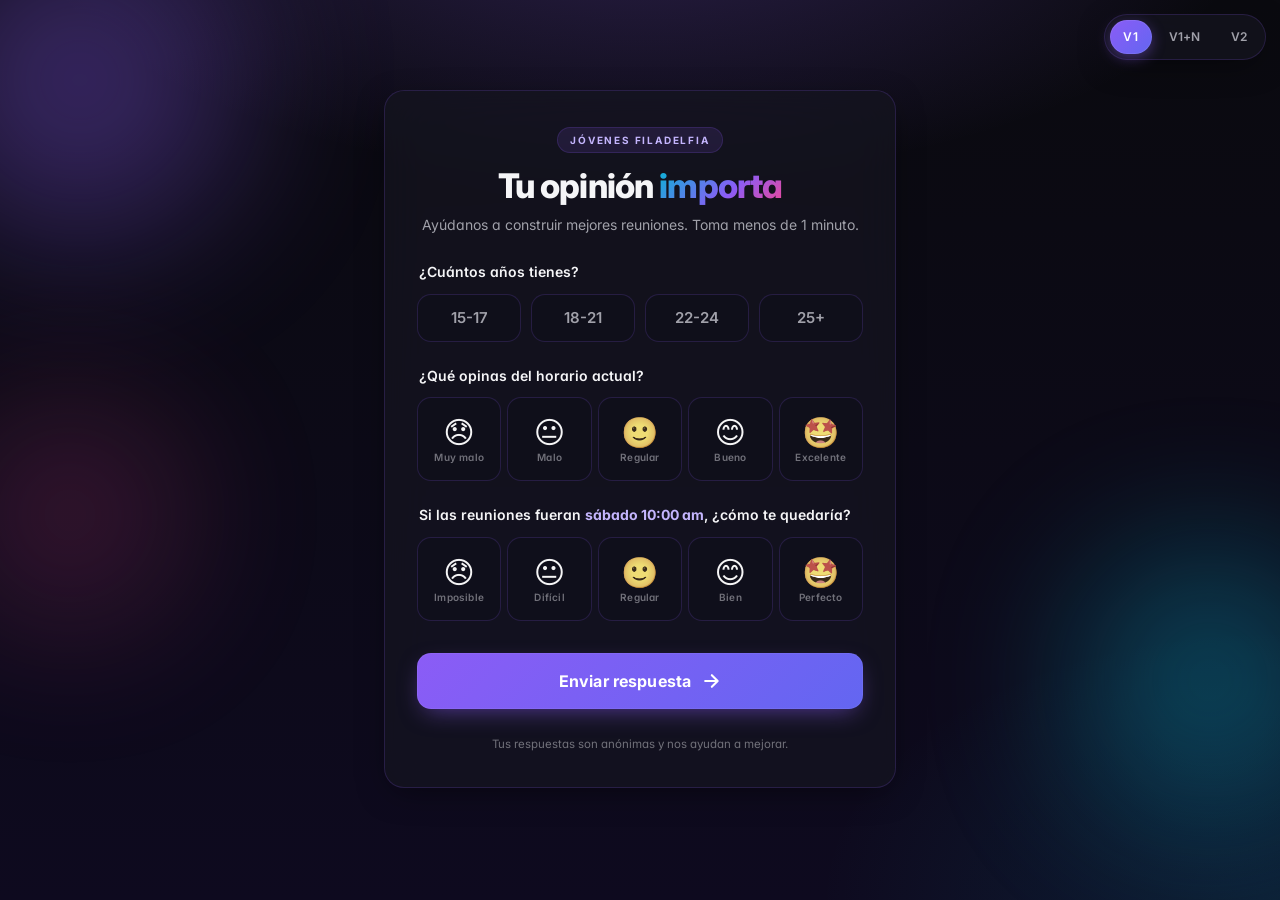
==== index.html @ 0e3cb585 "first commit" ====
<!DOCTYPE html>
<html lang="es">
<head>
  <meta charset="UTF-8" />
  <meta name="viewport" content="width=device-width, initial-scale=1.0, viewport-fit=cover" />
  <meta name="theme-color" content="#0a0a0f" />
  <meta name="description" content="Encuesta Jóvenes Filadelfia — Tu opinión cuenta" />
  <title>Encuesta · Jóvenes Filadelfia</title>
  <link rel="preconnect" href="https://fonts.googleapis.com" />
  <link rel="preconnect" href="https://fonts.gstatic.com" crossorigin />
  <link href="https://fonts.googleapis.com/css2?family=Inter:wght@400;500;600;700;800&display=swap" rel="stylesheet" />
  <link rel="stylesheet" href="styles.css" />
</head>
<body data-version="v1">

  <!-- Selector de versión (flotante, esquina superior derecha) -->
  <nav class="version-switcher" aria-label="Selector de versión del formulario">
    <button type="button" class="version-pill is-active" data-set-version="v1" aria-label="Versión 1: base sin nombre">V1</button>
    <button type="button" class="version-pill" data-set-version="v1-nombre" aria-label="Versión 1 con campo de nombre">V1+N</button>
    <button type="button" class="version-pill" data-set-version="v2" aria-label="Versión 2: completa con preguntas adicionales">V2</button>
  </nav>

  <!-- Fondo decorativo (orbes con blur) -->
  <div class="bg-orbs" aria-hidden="true">
    <span class="orb orb-1"></span>
    <span class="orb orb-2"></span>
    <span class="orb orb-3"></span>
  </div>

  <main class="app">

    <!-- ====== FORMULARIO ====== -->
    <section id="formContainer" class="card">
      <header class="hero">
        <span class="badge">JÓVENES FILADELFIA</span>
        <h1 class="title">Tu opinión <span class="grad">importa</span></h1>
        <p class="subtitle">Ayúdanos a construir mejores reuniones. Toma menos de 1 minuto.</p>
      </header>

      <form id="encuestaForm" class="form">

        <!-- Nombre (solo V1+N y V2, opcional) -->
        <div class="field" data-show="nombre">
          <label class="label" for="nombre">Tu nombre <span class="opt">(opcional)</span></label>
          <input
            class="input"
            type="text"
            id="nombre"
            name="nombre"
            placeholder="Como te conocen en el grupo"
            autocomplete="given-name"
            maxlength="50"
          />
        </div>

        <!-- Edad (4 rangos) -->
        <fieldset class="field">
          <legend class="label">¿Cuántos años tienes?</legend>
          <div class="chips chips-age" role="radiogroup" aria-label="Edad">
            <label class="chip" aria-label="15 a 17 años">
              <input type="radio" name="edad" value="15-17" required />
              <span>15-17</span>
            </label>
            <label class="chip" aria-label="18 a 21 años">
              <input type="radio" name="edad" value="18-21" required />
              <span>18-21</span>
            </label>
            <label class="chip" aria-label="22 a 24 años">
              <input type="radio" name="edad" value="22-24" required />
              <span>22-24</span>
            </label>
            <label class="chip" aria-label="25 años o más">
              <input type="radio" name="edad" value="25+" required />
              <span>25+</span>
            </label>
          </div>
        </fieldset>

        <!-- Horario actual (escala 1-5 con emojis) -->
        <fieldset class="field">
          <legend class="label">¿Qué opinas del horario actual?</legend>
          <div class="rating" role="radiogroup" aria-label="Calificación del horario actual">
            <label class="rating-item">
              <input type="radio" name="opinionHorario" value="1" data-required="true" />
              <span class="emoji">😞</span>
              <span class="rating-label">Muy malo</span>
            </label>
            <label class="rating-item">
              <input type="radio" name="opinionHorario" value="2" data-required="true" />
              <span class="emoji">😐</span>
              <span class="rating-label">Malo</span>
            </label>
            <label class="rating-item">
              <input type="radio" name="opinionHorario" value="3" data-required="true" />
              <span class="emoji">🙂</span>
              <span class="rating-label">Regular</span>
            </label>
            <label class="rating-item">
              <input type="radio" name="opinionHorario" value="4" data-required="true" />
              <span class="emoji">😊</span>
              <span class="rating-label">Bueno</span>
            </label>
            <label class="rating-item">
              <input type="radio" name="opinionHorario" value="5" data-required="true" />
              <span class="emoji">🤩</span>
              <span class="rating-label">Excelente</span>
            </label>
          </div>
        </fieldset>

        <!-- Condicional: razón si rating <= 3 -->
        <div id="razonHorario" class="conditional" aria-hidden="true">
          <div class="conditional-inner">
            <p class="label sub-label">¿Qué dificulta el horario actual? <span class="opt">(elige una o más)</span></p>
            <div class="checks">
              <label class="check">
                <input type="checkbox" name="razonHorario" value="Cruce con escuela/trabajo" />
                <span class="check-box" aria-hidden="true"></span>
                <span>Cruce con escuela/trabajo</span>
              </label>
              <label class="check">
                <input type="checkbox" name="razonHorario" value="Transporte" />
                <span class="check-box" aria-hidden="true"></span>
                <span>Transporte</span>
              </label>
              <label class="check">
                <input type="checkbox" name="razonHorario" value="Tareas/Deberes" />
                <span class="check-box" aria-hidden="true"></span>
                <span>Tareas / Deberes</span>
              </label>
              <label class="check">
                <input type="checkbox" name="razonHorario" value="Otro" />
                <span class="check-box" aria-hidden="true"></span>
                <span>Otro</span>
              </label>
            </div>
            <input
              class="input input-sm"
              type="text"
              id="razonHorarioDetalle"
              name="razonHorarioDetalle"
              placeholder="Cuéntanos más (opcional)"
              maxlength="120"
            />
          </div>
        </div>

        <!-- Horario matutino Sábado 10:00 am (escala 1-5) -->
        <fieldset class="field">
          <legend class="label">Si las reuniones fueran <strong>sábado 10:00 am</strong>, ¿cómo te quedaría?</legend>
          <div class="rating" role="radiogroup" aria-label="Calificación del horario sábado 10am">
            <label class="rating-item">
              <input type="radio" name="horarioSabado" value="1" data-required="true" />
              <span class="emoji">😞</span>
              <span class="rating-label">Imposible</span>
            </label>
            <label class="rating-item">
              <input type="radio" name="horarioSabado" value="2" data-required="true" />
              <span class="emoji">😐</span>
              <span class="rating-label">Difícil</span>
            </label>
            <label class="rating-item">
              <input type="radio" name="horarioSabado" value="3" data-required="true" />
              <span class="emoji">🙂</span>
              <span class="rating-label">Regular</span>
            </label>
            <label class="rating-item">
              <input type="radio" name="horarioSabado" value="4" data-required="true" />
              <span class="emoji">😊</span>
              <span class="rating-label">Bien</span>
            </label>
            <label class="rating-item">
              <input type="radio" name="horarioSabado" value="5" data-required="true" />
              <span class="emoji">🤩</span>
              <span class="rating-label">Perfecto</span>
            </label>
          </div>
        </fieldset>

        <!-- Condicional: razón si sábado 10am es bajo (≤3) -->
        <div id="razonSabado" class="conditional" aria-hidden="true">
          <div class="conditional-inner">
            <p class="label sub-label">¿Qué dificultaría asistir el sábado a las 10 am? <span class="opt">(elige una o más)</span></p>
            <div class="checks">
              <label class="check">
                <input type="checkbox" name="razonSabado" value="Trabajo" />
                <span class="check-box" aria-hidden="true"></span>
                <span>Trabajo</span>
              </label>
              <label class="check">
                <input type="checkbox" name="razonSabado" value="Estudios" />
                <span class="check-box" aria-hidden="true"></span>
                <span>Estudios</span>
              </label>
              <label class="check">
                <input type="checkbox" name="razonSabado" value="Transporte/Distancia" />
                <span class="check-box" aria-hidden="true"></span>
                <span>Transporte / Distancia</span>
              </label>
              <label class="check">
                <input type="checkbox" name="razonSabado" value="Compromisos familiares" />
                <span class="check-box" aria-hidden="true"></span>
                <span>Compromisos familiares</span>
              </label>
              <label class="check">
                <input type="checkbox" name="razonSabado" value="Otro" />
                <span class="check-box" aria-hidden="true"></span>
                <span>Otro</span>
              </label>
            </div>
            <input
              class="input input-sm"
              type="text"
              id="razonSabadoDetalle"
              name="razonSabadoDetalle"
              placeholder="Cuéntanos más (opcional)"
              maxlength="120"
            />
          </div>
        </div>

        <!-- ====== SOLO V2 ====== -->

        <fieldset class="field" data-show="v2">
          <legend class="label">¿Con qué frecuencia asistes actualmente?</legend>
          <div class="radio-cards" role="radiogroup" aria-label="Frecuencia de asistencia">
            <label class="radio-card">
              <input type="radio" name="frecuenciaAsistencia" value="Siempre" data-required-v2="true" />
              <span class="rc-icon">✨</span>
              <span class="rc-text"><strong>Siempre</strong><small>Casi nunca falto</small></span>
            </label>
            <label class="radio-card">
              <input type="radio" name="frecuenciaAsistencia" value="A veces" data-required-v2="true" />
              <span class="rc-icon">🌀</span>
              <span class="rc-text"><strong>A veces</strong><small>Depende</small></span>
            </label>
            <label class="radio-card">
              <input type="radio" name="frecuenciaAsistencia" value="Raras veces" data-required-v2="true" />
              <span class="rc-icon">🌙</span>
              <span class="rc-text"><strong>Raras veces</strong><small>Casi no voy</small></span>
            </label>
          </div>
        </fieldset>

        <fieldset class="field" data-show="v2">
          <legend class="label">¿Es difícil para ti trasladarte a las reuniones?</legend>
          <div class="radio-cards" role="radiogroup" aria-label="Dificultad de traslado">
            <label class="radio-card">
              <input type="radio" name="dificultadTraslado" value="No, sin problema" data-required-v2="true" />
              <span class="rc-icon">🚀</span>
              <span class="rc-text"><strong>Sin problema</strong><small>Llego fácil</small></span>
            </label>
            <label class="radio-card">
              <input type="radio" name="dificultadTraslado" value="Un poco complicado" data-required-v2="true" />
              <span class="rc-icon">🛵</span>
              <span class="rc-text"><strong>Un poco</strong><small>Complicado a veces</small></span>
            </label>
            <label class="radio-card">
              <input type="radio" name="dificultadTraslado" value="Muy difícil" data-required-v2="true" />
              <span class="rc-icon">🧭</span>
              <span class="rc-text"><strong>Muy difícil</strong><small>Casi no puedo</small></span>
            </label>
          </div>
        </fieldset>

        <fieldset class="field" data-show="v2">
          <legend class="label">¿Qué haría más atractivas las reuniones? <span class="opt">(elige las que quieras)</span></legend>
          <div class="checks checks-grid">
            <label class="check check-pill">
              <input type="checkbox" name="atractivoReuniones" value="Más dinámicas" />
              <span class="check-box" aria-hidden="true"></span>
              <span>🎮 Más dinámicas</span>
            </label>
            <label class="check check-pill">
              <input type="checkbox" name="atractivoReuniones" value="Temas prácticos" />
              <span class="check-box" aria-hidden="true"></span>
              <span>💡 Temas prácticos</span>
            </label>
            <label class="check check-pill">
              <input type="checkbox" name="atractivoReuniones" value="Comida/Convivencia" />
              <span class="check-box" aria-hidden="true"></span>
              <span>🍕 Comida / Convivencia</span>
            </label>
            <label class="check check-pill">
              <input type="checkbox" name="atractivoReuniones" value="Música" />
              <span class="check-box" aria-hidden="true"></span>
              <span>🎶 Música</span>
            </label>
            <label class="check check-pill check-full">
              <input type="checkbox" id="atractivoOtroCheck" name="atractivoReuniones" value="Otro" />
              <span class="check-box" aria-hidden="true"></span>
              <span>✨ Otro</span>
            </label>
          </div>
          <input
            class="input input-sm"
            type="text"
            id="atractivoOtroDetalle"
            name="atractivoOtroDetalle"
            placeholder="¿Qué más te gustaría? (opcional)"
            maxlength="120"
          />
        </fieldset>

        <!-- Submit -->
        <button type="submit" class="btn-submit">
          <span>Enviar respuesta</span>
          <svg viewBox="0 0 24 24" width="20" height="20" fill="none" stroke="currentColor" stroke-width="2.5" stroke-linecap="round" stroke-linejoin="round" aria-hidden="true">
            <path d="M5 12h14M13 5l7 7-7 7"/>
          </svg>
        </button>

        <p class="legal">Tus respuestas son anónimas y nos ayudan a mejorar.</p>
      </form>
    </section>

    <!-- ====== PANTALLA DE GRACIAS ====== -->
    <section id="thankYou" class="card thank-you" hidden>
      <div class="check-circle" aria-hidden="true">
        <svg viewBox="0 0 52 52">
          <circle class="check-circle-bg" cx="26" cy="26" r="24" />
          <path class="check-circle-tick" d="M14 27 L22 35 L38 18" />
        </svg>
      </div>
      <h2 class="title">¡Gracias!</h2>
      <p class="subtitle">Tu opinión ya fue registrada.</p>
      <p class="muted">Cada respuesta nos ayuda a hacer del grupo un mejor lugar para todos.</p>
    </section>

  </main>

  <script src="script.js"></script>
</body>
</html>
---- styles.css ----
/* ============================================================
   Encuesta Jóvenes Filadelfia
   Diseño Mobile-First · Dark mode juvenil
   ============================================================ */

:root {
  --bg-0: #0a0a0f;
  --bg-1: #15151f;
  --bg-2: #1c1c2a;
  --surface: rgba(21, 21, 31, 0.72);
  --border: rgba(139, 92, 246, 0.18);
  --border-strong: rgba(139, 92, 246, 0.45);

  --violet: #8b5cf6;
  --indigo: #6366f1;
  --cyan: #06b6d4;
  --pink: #ec4899;

  --text: #f5f5f7;
  --text-dim: #a1a1aa;
  --text-mute: #71717a;

  --grad-primary: linear-gradient(135deg, #8b5cf6 0%, #6366f1 100%);
  --grad-accent: linear-gradient(135deg, #06b6d4 0%, #8b5cf6 60%, #ec4899 100%);

  --radius-sm: 10px;
  --radius-md: 14px;
  --radius-lg: 20px;
  --radius-pill: 9999px;

  --shadow-soft: 0 8px 32px -8px rgba(0, 0, 0, 0.5);
  --shadow-glow: 0 0 24px rgba(139, 92, 246, 0.35);

  --ease: cubic-bezier(0.16, 1, 0.3, 1);

  --tap: 48px;
}

* { box-sizing: border-box; }

html, body {
  margin: 0;
  padding: 0;
  background: var(--bg-0);
  color: var(--text);
  font-family: 'Inter', system-ui, -apple-system, 'Segoe UI', sans-serif;
  font-feature-settings: 'cv11', 'ss01';
  -webkit-font-smoothing: antialiased;
  -webkit-tap-highlight-color: transparent;
  overflow-x: hidden;
  min-height: 100vh;
  min-height: 100dvh;
}

body {
  background:
    radial-gradient(ellipse 80% 50% at 50% -10%, rgba(139, 92, 246, 0.25), transparent 60%),
    radial-gradient(ellipse 60% 50% at 100% 100%, rgba(6, 182, 212, 0.12), transparent 60%),
    linear-gradient(180deg, #0a0a0f 0%, #0e0a1f 100%);
  background-attachment: fixed;
}

/* ---------- Orbes decorativos ---------- */
.bg-orbs {
  position: fixed;
  inset: 0;
  z-index: 0;
  pointer-events: none;
  overflow: hidden;
}
.orb {
  position: absolute;
  border-radius: 50%;
  filter: blur(80px);
  opacity: 0.35;
  animation: float 18s ease-in-out infinite;
}
.orb-1 { width: 320px; height: 320px; background: #8b5cf6; top: -80px; left: -80px; }
.orb-2 { width: 260px; height: 260px; background: #06b6d4; bottom: 10%; right: -60px; animation-delay: -6s; }
.orb-3 { width: 220px; height: 220px; background: #ec4899; top: 45%; left: -40px; animation-delay: -12s; opacity: 0.22; }

@keyframes float {
  0%, 100% { transform: translate(0, 0) scale(1); }
  50%      { transform: translate(20px, -30px) scale(1.08); }
}

/* ---------- Layout principal ---------- */
.app {
  position: relative;
  z-index: 1;
  max-width: 480px;
  margin: 0 auto;
  padding: 80px 20px 40px;
}

/* ---------- Selector de versión flotante ---------- */
.version-switcher {
  position: fixed;
  top: max(14px, env(safe-area-inset-top));
  right: 14px;
  z-index: 20;
  display: flex;
  gap: 4px;
  padding: 5px;
  background: rgba(20, 20, 30, 0.75);
  backdrop-filter: blur(20px) saturate(160%);
  -webkit-backdrop-filter: blur(20px) saturate(160%);
  border: 1px solid var(--border);
  border-radius: var(--radius-pill);
  box-shadow: var(--shadow-soft);
}

.version-pill {
  appearance: none;
  border: 0;
  background: transparent;
  color: var(--text-dim);
  font: 600 12px/1 'Inter', sans-serif;
  letter-spacing: 0.02em;
  padding: 9px 13px;
  border-radius: var(--radius-pill);
  cursor: pointer;
  transition: all 0.3s var(--ease);
  min-width: 42px;
  min-height: 34px;
}

.version-pill:hover {
  color: var(--text);
  background: rgba(139, 92, 246, 0.1);
}

.version-pill.is-active {
  color: #fff;
  background: var(--grad-primary);
  box-shadow: 0 4px 14px rgba(139, 92, 246, 0.4), 0 0 0 1px rgba(255,255,255,0.08) inset;
}

/* ---------- Card base ---------- */
.card {
  position: relative;
  background: var(--surface);
  backdrop-filter: blur(20px) saturate(140%);
  -webkit-backdrop-filter: blur(20px) saturate(140%);
  border: 1px solid var(--border);
  border-radius: var(--radius-lg);
  padding: 28px 22px;
  box-shadow: var(--shadow-soft);
  animation: cardIn 0.6s var(--ease) both;
}

@keyframes cardIn {
  from { opacity: 0; transform: translateY(12px); }
  to   { opacity: 1; transform: translateY(0); }
}

/* ---------- Hero ---------- */
.hero {
  text-align: center;
  margin-bottom: 26px;
}

.badge {
  display: inline-block;
  font-size: 10px;
  letter-spacing: 0.18em;
  font-weight: 700;
  padding: 6px 12px;
  border-radius: var(--radius-pill);
  background: rgba(139, 92, 246, 0.12);
  border: 1px solid var(--border);
  color: #c4b5fd;
  margin-bottom: 14px;
}

.title {
  font-size: clamp(28px, 7vw, 34px);
  font-weight: 800;
  letter-spacing: -0.025em;
  line-height: 1.1;
  margin: 0 0 10px;
}

.grad {
  background: var(--grad-accent);
  -webkit-background-clip: text;
  background-clip: text;
  color: transparent;
}

.subtitle {
  color: var(--text-dim);
  font-size: 14px;
  line-height: 1.55;
  margin: 0;
}

/* ---------- Form ---------- */
.form {
  display: flex;
  flex-direction: column;
  gap: 24px;
}

.field {
  border: 0;
  padding: 0;
  margin: 0;
  min-width: 0;
}

.label {
  display: block;
  font-size: 14px;
  font-weight: 600;
  color: var(--text);
  margin-bottom: 12px;
  line-height: 1.4;
}

.sub-label {
  font-size: 13px;
  color: var(--text-dim);
  font-weight: 500;
  margin-bottom: 10px;
}

.label strong { color: #c4b5fd; font-weight: 700; }

.opt {
  font-weight: 400;
  color: var(--text-mute);
  font-size: 12px;
}

/* ---------- Input texto ---------- */
.input {
  width: 100%;
  background: rgba(10, 10, 20, 0.5);
  border: 1px solid var(--border);
  border-radius: var(--radius-md);
  color: var(--text);
  font: 500 16px 'Inter', sans-serif;
  padding: 14px 16px;
  min-height: var(--tap);
  transition: border-color 0.2s var(--ease), box-shadow 0.2s var(--ease), background 0.2s var(--ease);
}

.input:focus {
  outline: none;
  border-color: var(--violet);
  background: rgba(20, 15, 35, 0.6);
  box-shadow: 0 0 0 4px rgba(139, 92, 246, 0.18);
}

.input::placeholder { color: var(--text-mute); }

.input-sm {
  font-size: 14px;
  padding: 11px 14px;
  min-height: 42px;
  margin-top: 10px;
}

/* ---------- Chips de edad ---------- */
.chips {
  display: grid;
  gap: 8px;
}

.chips-age {
  grid-template-columns: repeat(4, 1fr);
}

.chip {
  position: relative;
  display: flex;
  align-items: center;
  justify-content: center;
  border: 1px solid var(--border);
  background: rgba(15, 15, 25, 0.5);
  color: var(--text-dim);
  font: 600 15px 'Inter', sans-serif;
  height: 48px;
  border-radius: var(--radius-md);
  cursor: pointer;
  transition: all 0.2s var(--ease);
  -webkit-tap-highlight-color: transparent;
  user-select: none;
}

.chip input {
  position: absolute;
  opacity: 0;
  pointer-events: none;
}

.chip:hover {
  border-color: var(--border-strong);
  color: var(--text);
  transform: translateY(-1px);
}

.chip:has(input:checked) {
  background: var(--grad-primary);
  border-color: transparent;
  color: #fff;
  box-shadow: 0 4px 14px rgba(139, 92, 246, 0.45);
  transform: translateY(-1px);
}

/* ---------- Rating de emojis ---------- */
.rating {
  display: grid;
  grid-template-columns: repeat(5, 1fr);
  gap: 6px;
}

.rating-item {
  position: relative;
  display: flex;
  flex-direction: column;
  align-items: center;
  justify-content: center;
  gap: 4px;
  padding: 12px 4px 10px;
  background: rgba(15, 15, 25, 0.5);
  border: 1px solid var(--border);
  border-radius: var(--radius-md);
  cursor: pointer;
  transition: all 0.25s var(--ease);
  min-height: 84px;
  text-align: center;
}

.rating-item input {
  position: absolute;
  opacity: 0;
  pointer-events: none;
}

.rating-item .emoji {
  font-size: 30px;
  line-height: 1;
  display: block;
  transition: transform 0.3s var(--ease);
  filter: grayscale(0.4);
}

.rating-item .rating-label {
  font-size: 10px;
  font-weight: 600;
  color: var(--text-mute);
  letter-spacing: 0.02em;
  line-height: 1.2;
}

.rating-item:hover .emoji { transform: scale(1.12); filter: grayscale(0); }

.rating-item:has(input:checked) {
  background: linear-gradient(135deg, rgba(139, 92, 246, 0.2), rgba(99, 102, 241, 0.15));
  border-color: var(--violet);
  box-shadow: 0 0 0 1px var(--violet), 0 6px 20px -6px rgba(139, 92, 246, 0.55);
}

.rating-item:has(input:checked) .emoji {
  transform: scale(1.25);
  filter: grayscale(0);
}

.rating-item:has(input:checked) .rating-label {
  color: #e9d5ff;
}

/* ---------- Radio cards ---------- */
.radio-cards {
  display: flex;
  flex-direction: column;
  gap: 8px;
}

.radio-card {
  position: relative;
  display: flex;
  align-items: center;
  gap: 14px;
  padding: 14px 16px;
  background: rgba(15, 15, 25, 0.5);
  border: 1px solid var(--border);
  border-radius: var(--radius-md);
  cursor: pointer;
  transition: all 0.2s var(--ease);
  min-height: var(--tap);
}

.radio-card input {
  position: absolute;
  opacity: 0;
  pointer-events: none;
}

.rc-icon {
  font-size: 22px;
  line-height: 1;
  flex-shrink: 0;
}

.rc-text {
  display: flex;
  flex-direction: column;
  gap: 2px;
  flex: 1;
}

.rc-text strong {
  font-weight: 600;
  font-size: 15px;
  color: var(--text);
  letter-spacing: -0.005em;
}

.rc-text small {
  font-size: 12px;
  color: var(--text-mute);
}

.radio-card:hover {
  border-color: var(--border-strong);
  background: rgba(25, 20, 40, 0.55);
}

.radio-card:has(input:checked) {
  background: linear-gradient(135deg, rgba(139, 92, 246, 0.18), rgba(99, 102, 241, 0.12));
  border-color: var(--violet);
  box-shadow: 0 0 0 1px var(--violet), 0 6px 18px -8px rgba(139, 92, 246, 0.5);
}

.radio-card:has(input:checked) .rc-text strong { color: #f5f5ff; }

.radio-card::after {
  content: '';
  width: 20px;
  height: 20px;
  border-radius: 50%;
  border: 2px solid var(--border-strong);
  flex-shrink: 0;
  transition: all 0.2s var(--ease);
  background: transparent;
}

.radio-card:has(input:checked)::after {
  background: var(--grad-primary);
  border-color: transparent;
  box-shadow: inset 0 0 0 4px rgba(20, 20, 30, 1);
  outline: 1px solid var(--violet);
}

/* ---------- Checkboxes ---------- */
.checks {
  display: flex;
  flex-direction: column;
  gap: 8px;
}

.checks-grid {
  display: grid;
  grid-template-columns: repeat(2, 1fr);
  gap: 8px;
}

.check {
  position: relative;
  display: flex;
  align-items: center;
  gap: 10px;
  padding: 12px 14px;
  background: rgba(15, 15, 25, 0.5);
  border: 1px solid var(--border);
  border-radius: var(--radius-md);
  cursor: pointer;
  transition: all 0.2s var(--ease);
  font-size: 14px;
  color: var(--text);
  min-height: 46px;
}

.check input {
  position: absolute;
  opacity: 0;
  pointer-events: none;
}

.check-box {
  width: 20px;
  height: 20px;
  border-radius: 6px;
  border: 2px solid var(--border-strong);
  flex-shrink: 0;
  transition: all 0.2s var(--ease);
  position: relative;
}

.check-box::after {
  content: '';
  position: absolute;
  top: 50%;
  left: 50%;
  width: 5px;
  height: 9px;
  border: solid #fff;
  border-width: 0 2px 2px 0;
  transform: translate(-50%, -60%) rotate(45deg) scale(0);
  transition: transform 0.2s var(--ease);
}

.check:hover {
  border-color: var(--border-strong);
}

.check:has(input:checked) {
  background: linear-gradient(135deg, rgba(139, 92, 246, 0.18), rgba(99, 102, 241, 0.12));
  border-color: var(--violet);
}

.check:has(input:checked) .check-box {
  background: var(--grad-primary);
  border-color: transparent;
}

.check:has(input:checked) .check-box::after {
  transform: translate(-50%, -60%) rotate(45deg) scale(1);
}

.check-pill {
  text-align: left;
  font-weight: 500;
}

.check-full {
  grid-column: 1 / -1;
}

/* ---------- Conditional slide-down ---------- */
.conditional {
  max-height: 0;
  opacity: 0;
  overflow: hidden;
  transition:
    max-height 0.45s var(--ease),
    opacity 0.3s var(--ease),
    margin 0.45s var(--ease);
  margin-top: -24px;
}

.conditional.is-open {
  max-height: 600px;
  opacity: 1;
  margin-top: 0;
}

.conditional-inner {
  padding: 18px;
  background: linear-gradient(135deg, rgba(139, 92, 246, 0.07), rgba(6, 182, 212, 0.04));
  border: 1px solid var(--border);
  border-radius: var(--radius-md);
  border-left: 3px solid var(--violet);
}

/* ---------- Submit ---------- */
.btn-submit {
  display: flex;
  align-items: center;
  justify-content: center;
  gap: 10px;
  width: 100%;
  min-height: 56px;
  background: var(--grad-primary);
  color: #fff;
  border: 0;
  border-radius: var(--radius-md);
  font: 700 16px 'Inter', sans-serif;
  letter-spacing: 0.01em;
  cursor: pointer;
  transition: all 0.25s var(--ease);
  box-shadow: 0 8px 24px -8px rgba(139, 92, 246, 0.6), 0 0 0 1px rgba(255,255,255,0.05) inset;
  position: relative;
  overflow: hidden;
  margin-top: 8px;
}

.btn-submit::before {
  content: '';
  position: absolute;
  inset: 0;
  background: linear-gradient(135deg, rgba(255,255,255,0.18), transparent 60%);
  opacity: 0;
  transition: opacity 0.25s var(--ease);
}

.btn-submit:hover {
  transform: translateY(-2px);
  box-shadow: 0 14px 32px -10px rgba(139, 92, 246, 0.7), 0 0 0 1px rgba(255,255,255,0.1) inset;
}
.btn-submit:hover::before { opacity: 1; }

.btn-submit:active { transform: translateY(0); }

.btn-submit:disabled {
  opacity: 0.7;
  cursor: not-allowed;
  transform: none;
}

.btn-submit svg { transition: transform 0.25s var(--ease); }
.btn-submit:hover svg { transform: translateX(4px); }

.legal {
  text-align: center;
  color: var(--text-mute);
  font-size: 11.5px;
  margin: 4px 0 0;
}

/* ---------- Visibilidad por versión ---------- */
body[data-version="v1"] [data-show="nombre"],
body[data-version="v1"] [data-show="v2"] { display: none; }

body[data-version="v1-nombre"] [data-show="v2"] { display: none; }

/* ---------- Pantalla de gracias ---------- */
.thank-you {
  text-align: center;
  padding: 48px 28px 40px;
}

.thank-you .title { margin-top: 18px; }

.check-circle {
  margin: 0 auto;
  width: 84px;
  height: 84px;
  border-radius: 50%;
  background: radial-gradient(circle at 30% 30%, rgba(139, 92, 246, 0.35), rgba(99, 102, 241, 0.1) 60%, transparent);
  display: grid;
  place-items: center;
  position: relative;
}

.check-circle::before {
  content: '';
  position: absolute;
  inset: -8px;
  border-radius: 50%;
  background: var(--grad-primary);
  opacity: 0.18;
  filter: blur(20px);
  animation: pulseGlow 2.4s ease-in-out infinite;
}

@keyframes pulseGlow {
  0%, 100% { transform: scale(1); opacity: 0.18; }
  50%      { transform: scale(1.08); opacity: 0.32; }
}

.check-circle svg {
  width: 64px;
  height: 64px;
  position: relative;
  z-index: 1;
}

.check-circle-bg {
  fill: none;
  stroke: var(--violet);
  stroke-width: 2.5;
  stroke-dasharray: 151;
  stroke-dashoffset: 151;
  animation: drawCircle 0.7s var(--ease) forwards;
}

.check-circle-tick {
  fill: none;
  stroke: #fff;
  stroke-width: 4;
  stroke-linecap: round;
  stroke-linejoin: round;
  stroke-dasharray: 50;
  stroke-dashoffset: 50;
  animation: drawTick 0.45s var(--ease) 0.55s forwards;
}

@keyframes drawCircle { to { stroke-dashoffset: 0; } }
@keyframes drawTick   { to { stroke-dashoffset: 0; } }

.muted {
  color: var(--text-mute);
  font-size: 13px;
  margin: 16px 0 0;
  line-height: 1.55;
}

/* ---------- Estado de error ---------- */
.field.has-error .chip,
.field.has-error .rating-item,
.field.has-error .radio-card,
.field.has-error .check {
  border-color: rgba(239, 68, 68, 0.55);
}

.field.has-error .label::after {
  content: ' · requerido';
  color: #fca5a5;
  font-size: 12px;
  font-weight: 500;
}

/* ---------- Responsive: tablet+ ---------- */
@media (min-width: 520px) {
  .app { padding: 90px 24px 56px; }
  .card { padding: 36px 32px; }
  .chips-age { gap: 10px; }
}

@media (min-width: 720px) {
  .app { max-width: 560px; }
}

/* ---------- Reduced motion ---------- */
@media (prefers-reduced-motion: reduce) {
  *, *::before, *::after {
    animation-duration: 0.001ms !important;
    animation-iteration-count: 1 !important;
    transition-duration: 0.001ms !important;
  }
}
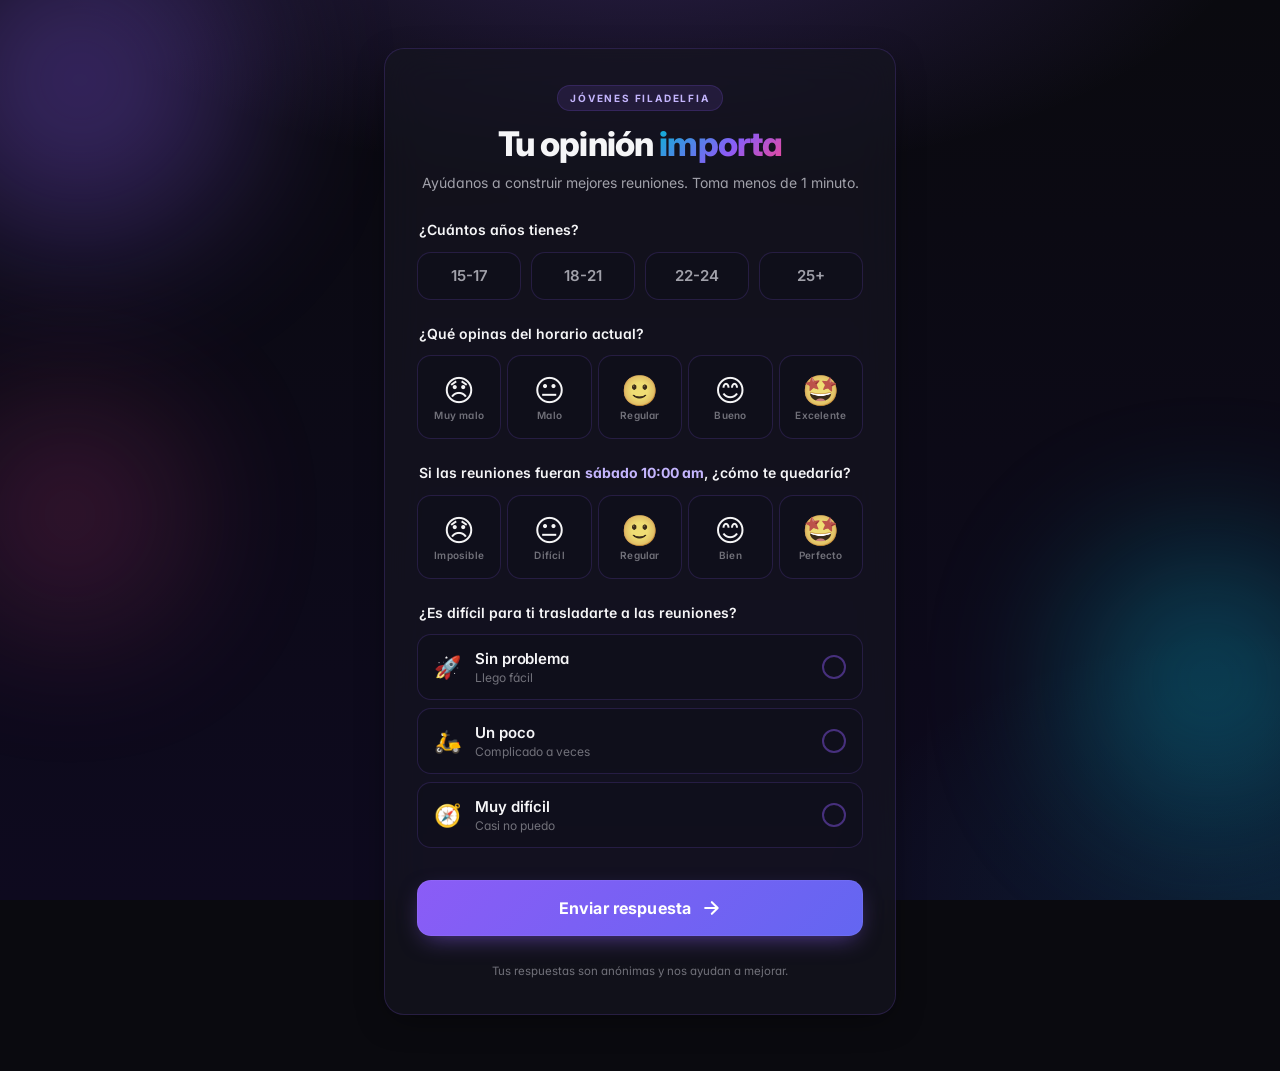
==== commit b531a64a: "Refactor form structure and remove version selector; update Google Sheets integration instructions" ====
--- a/index.html
+++ b/index.html
@@ -11,14 +11,7 @@
   <link href="https://fonts.googleapis.com/css2?family=Inter:wght@400;500;600;700;800&display=swap" rel="stylesheet" />
   <link rel="stylesheet" href="styles.css" />
 </head>
-<body data-version="v1">
-
-  <!-- Selector de versión (flotante, esquina superior derecha) -->
-  <nav class="version-switcher" aria-label="Selector de versión del formulario">
-    <button type="button" class="version-pill is-active" data-set-version="v1" aria-label="Versión 1: base sin nombre">V1</button>
-    <button type="button" class="version-pill" data-set-version="v1-nombre" aria-label="Versión 1 con campo de nombre">V1+N</button>
-    <button type="button" class="version-pill" data-set-version="v2" aria-label="Versión 2: completa con preguntas adicionales">V2</button>
-  </nav>
+<body>
 
   <!-- Fondo decorativo (orbes con blur) -->
   <div class="bg-orbs" aria-hidden="true">
@@ -39,20 +32,6 @@
 
       <form id="encuestaForm" class="form">
 
-        <!-- Nombre (solo V1+N y V2, opcional) -->
-        <div class="field" data-show="nombre">
-          <label class="label" for="nombre">Tu nombre <span class="opt">(opcional)</span></label>
-          <input
-            class="input"
-            type="text"
-            id="nombre"
-            name="nombre"
-            placeholder="Como te conocen en el grupo"
-            autocomplete="given-name"
-            maxlength="50"
-          />
-        </div>
-
         <!-- Edad (4 rangos) -->
         <fieldset class="field">
           <legend class="label">¿Cuántos años tienes?</legend>
@@ -81,27 +60,27 @@
           <legend class="label">¿Qué opinas del horario actual?</legend>
           <div class="rating" role="radiogroup" aria-label="Calificación del horario actual">
             <label class="rating-item">
-              <input type="radio" name="opinionHorario" value="1" data-required="true" />
+              <input type="radio" name="opinionHorario" value="1" required />
               <span class="emoji">😞</span>
               <span class="rating-label">Muy malo</span>
             </label>
             <label class="rating-item">
-              <input type="radio" name="opinionHorario" value="2" data-required="true" />
+              <input type="radio" name="opinionHorario" value="2" required />
               <span class="emoji">😐</span>
               <span class="rating-label">Malo</span>
             </label>
             <label class="rating-item">
-              <input type="radio" name="opinionHorario" value="3" data-required="true" />
+              <input type="radio" name="opinionHorario" value="3" required />
               <span class="emoji">🙂</span>
               <span class="rating-label">Regular</span>
             </label>
             <label class="rating-item">
-              <input type="radio" name="opinionHorario" value="4" data-required="true" />
+              <input type="radio" name="opinionHorario" value="4" required />
               <span class="emoji">😊</span>
               <span class="rating-label">Bueno</span>
             </label>
             <label class="rating-item">
-              <input type="radio" name="opinionHorario" value="5" data-required="true" />
+              <input type="radio" name="opinionHorario" value="5" required />
               <span class="emoji">🤩</span>
               <span class="rating-label">Excelente</span>
             </label>
@@ -150,27 +129,27 @@
           <legend class="label">Si las reuniones fueran <strong>sábado 10:00 am</strong>, ¿cómo te quedaría?</legend>
           <div class="rating" role="radiogroup" aria-label="Calificación del horario sábado 10am">
             <label class="rating-item">
-              <input type="radio" name="horarioSabado" value="1" data-required="true" />
+              <input type="radio" name="horarioSabado" value="1" required />
               <span class="emoji">😞</span>
               <span class="rating-label">Imposible</span>
             </label>
             <label class="rating-item">
-              <input type="radio" name="horarioSabado" value="2" data-required="true" />
+              <input type="radio" name="horarioSabado" value="2" required />
               <span class="emoji">😐</span>
               <span class="rating-label">Difícil</span>
             </label>
             <label class="rating-item">
-              <input type="radio" name="horarioSabado" value="3" data-required="true" />
+              <input type="radio" name="horarioSabado" value="3" required />
               <span class="emoji">🙂</span>
               <span class="rating-label">Regular</span>
             </label>
             <label class="rating-item">
-              <input type="radio" name="horarioSabado" value="4" data-required="true" />
+              <input type="radio" name="horarioSabado" value="4" required />
               <span class="emoji">😊</span>
               <span class="rating-label">Bien</span>
             </label>
             <label class="rating-item">
-              <input type="radio" name="horarioSabado" value="5" data-required="true" />
+              <input type="radio" name="horarioSabado" value="5" required />
               <span class="emoji">🤩</span>
               <span class="rating-label">Perfecto</span>
             </label>
@@ -219,87 +198,26 @@
           </div>
         </div>
 
-        <!-- ====== SOLO V2 ====== -->
-
-        <fieldset class="field" data-show="v2">
-          <legend class="label">¿Con qué frecuencia asistes actualmente?</legend>
-          <div class="radio-cards" role="radiogroup" aria-label="Frecuencia de asistencia">
-            <label class="radio-card">
-              <input type="radio" name="frecuenciaAsistencia" value="Siempre" data-required-v2="true" />
-              <span class="rc-icon">✨</span>
-              <span class="rc-text"><strong>Siempre</strong><small>Casi nunca falto</small></span>
-            </label>
-            <label class="radio-card">
-              <input type="radio" name="frecuenciaAsistencia" value="A veces" data-required-v2="true" />
-              <span class="rc-icon">🌀</span>
-              <span class="rc-text"><strong>A veces</strong><small>Depende</small></span>
-            </label>
-            <label class="radio-card">
-              <input type="radio" name="frecuenciaAsistencia" value="Raras veces" data-required-v2="true" />
-              <span class="rc-icon">🌙</span>
-              <span class="rc-text"><strong>Raras veces</strong><small>Casi no voy</small></span>
-            </label>
-          </div>
-        </fieldset>
-
-        <fieldset class="field" data-show="v2">
+        <!-- Dificultad de traslado -->
+        <fieldset class="field">
           <legend class="label">¿Es difícil para ti trasladarte a las reuniones?</legend>
           <div class="radio-cards" role="radiogroup" aria-label="Dificultad de traslado">
             <label class="radio-card">
-              <input type="radio" name="dificultadTraslado" value="No, sin problema" data-required-v2="true" />
+              <input type="radio" name="dificultadTraslado" value="No, sin problema" required />
               <span class="rc-icon">🚀</span>
               <span class="rc-text"><strong>Sin problema</strong><small>Llego fácil</small></span>
             </label>
             <label class="radio-card">
-              <input type="radio" name="dificultadTraslado" value="Un poco complicado" data-required-v2="true" />
+              <input type="radio" name="dificultadTraslado" value="Un poco complicado" required />
               <span class="rc-icon">🛵</span>
               <span class="rc-text"><strong>Un poco</strong><small>Complicado a veces</small></span>
             </label>
             <label class="radio-card">
-              <input type="radio" name="dificultadTraslado" value="Muy difícil" data-required-v2="true" />
+              <input type="radio" name="dificultadTraslado" value="Muy difícil" required />
               <span class="rc-icon">🧭</span>
               <span class="rc-text"><strong>Muy difícil</strong><small>Casi no puedo</small></span>
             </label>
           </div>
-        </fieldset>
-
-        <fieldset class="field" data-show="v2">
-          <legend class="label">¿Qué haría más atractivas las reuniones? <span class="opt">(elige las que quieras)</span></legend>
-          <div class="checks checks-grid">
-            <label class="check check-pill">
-              <input type="checkbox" name="atractivoReuniones" value="Más dinámicas" />
-              <span class="check-box" aria-hidden="true"></span>
-              <span>🎮 Más dinámicas</span>
-            </label>
-            <label class="check check-pill">
-              <input type="checkbox" name="atractivoReuniones" value="Temas prácticos" />
-              <span class="check-box" aria-hidden="true"></span>
-              <span>💡 Temas prácticos</span>
-            </label>
-            <label class="check check-pill">
-              <input type="checkbox" name="atractivoReuniones" value="Comida/Convivencia" />
-              <span class="check-box" aria-hidden="true"></span>
-              <span>🍕 Comida / Convivencia</span>
-            </label>
-            <label class="check check-pill">
-              <input type="checkbox" name="atractivoReuniones" value="Música" />
-              <span class="check-box" aria-hidden="true"></span>
-              <span>🎶 Música</span>
-            </label>
-            <label class="check check-pill check-full">
-              <input type="checkbox" id="atractivoOtroCheck" name="atractivoReuniones" value="Otro" />
-              <span class="check-box" aria-hidden="true"></span>
-              <span>✨ Otro</span>
-            </label>
-          </div>
-          <input
-            class="input input-sm"
-            type="text"
-            id="atractivoOtroDetalle"
-            name="atractivoOtroDetalle"
-            placeholder="¿Qué más te gustaría? (opcional)"
-            maxlength="120"
-          />
         </fieldset>
 
         <!-- Submit -->
--- a/styles.css
+++ b/styles.css
@@ -90,50 +90,7 @@
   z-index: 1;
   max-width: 480px;
   margin: 0 auto;
-  padding: 80px 20px 40px;
-}
-
-/* ---------- Selector de versión flotante ---------- */
-.version-switcher {
-  position: fixed;
-  top: max(14px, env(safe-area-inset-top));
-  right: 14px;
-  z-index: 20;
-  display: flex;
-  gap: 4px;
-  padding: 5px;
-  background: rgba(20, 20, 30, 0.75);
-  backdrop-filter: blur(20px) saturate(160%);
-  -webkit-backdrop-filter: blur(20px) saturate(160%);
-  border: 1px solid var(--border);
-  border-radius: var(--radius-pill);
-  box-shadow: var(--shadow-soft);
-}
-
-.version-pill {
-  appearance: none;
-  border: 0;
-  background: transparent;
-  color: var(--text-dim);
-  font: 600 12px/1 'Inter', sans-serif;
-  letter-spacing: 0.02em;
-  padding: 9px 13px;
-  border-radius: var(--radius-pill);
-  cursor: pointer;
-  transition: all 0.3s var(--ease);
-  min-width: 42px;
-  min-height: 34px;
-}
-
-.version-pill:hover {
-  color: var(--text);
-  background: rgba(139, 92, 246, 0.1);
-}
-
-.version-pill.is-active {
-  color: #fff;
-  background: var(--grad-primary);
-  box-shadow: 0 4px 14px rgba(139, 92, 246, 0.4), 0 0 0 1px rgba(255,255,255,0.08) inset;
+  padding: 32px 20px 40px;
 }
 
 /* ---------- Card base ---------- */
@@ -534,10 +491,6 @@
 .check-pill {
   text-align: left;
   font-weight: 500;
-}
-
-.check-full {
-  grid-column: 1 / -1;
 }
 
 /* ---------- Conditional slide-down ---------- */
@@ -621,12 +574,6 @@
   margin: 4px 0 0;
 }
 
-/* ---------- Visibilidad por versión ---------- */
-body[data-version="v1"] [data-show="nombre"],
-body[data-version="v1"] [data-show="v2"] { display: none; }
-
-body[data-version="v1-nombre"] [data-show="v2"] { display: none; }
-
 /* ---------- Pantalla de gracias ---------- */
 .thank-you {
   text-align: center;
@@ -716,7 +663,7 @@
 
 /* ---------- Responsive: tablet+ ---------- */
 @media (min-width: 520px) {
-  .app { padding: 90px 24px 56px; }
+  .app { padding: 48px 24px 56px; }
   .card { padding: 36px 32px; }
   .chips-age { gap: 10px; }
 }
